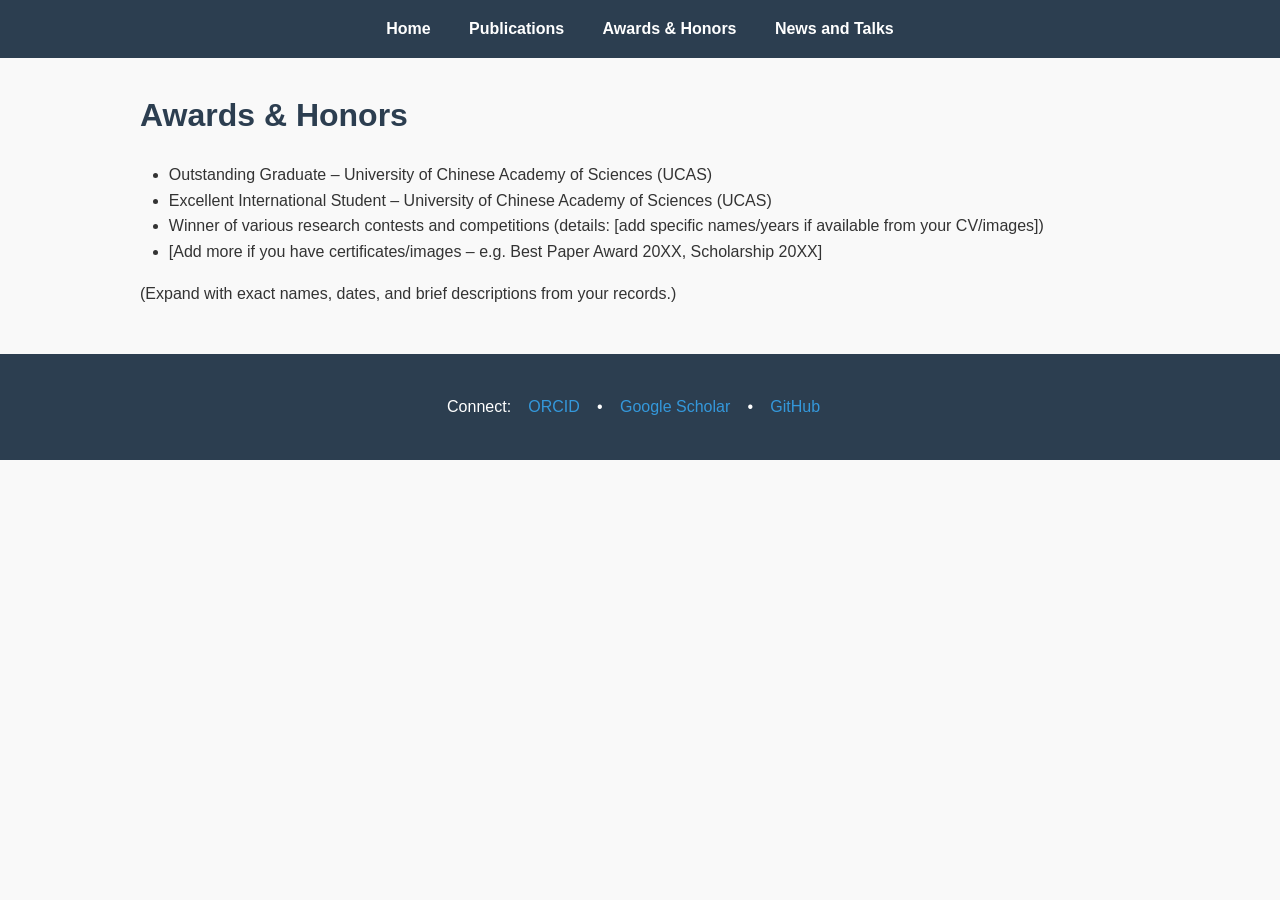
==== awards.html @ b5b1e541 "Update and rename awards-honors.html to awards.html" ====
<!DOCTYPE html>
<html lang="en">
<head>
  <meta charset="UTF-8">
  <meta name="viewport" content="width=device-width, initial-scale=1.0">
  <title>Awards & Honors | Abdur Rasool, PhD</title>
  <link rel="stylesheet" href="styles.css">
</head>
<body>

<header>
  <nav>
    <ul>
      <li><a href="index.html">Home</a></li>
      <li><a href="publications.html">Publications</a></li>
      <li><a href="awards.html">Awards & Honors</a></li>
      <li><a href="news.html">News and Talks</a></li>
    </ul>
  </nav>
</header>

<div class="container">
  <h1>Awards & Honors</h1>
  <ul class="bullets">
    <li>Outstanding Graduate – University of Chinese Academy of Sciences (UCAS)</li>
    <li>Excellent International Student – University of Chinese Academy of Sciences (UCAS)</li>
    <li>Winner of various research contests and competitions (details: [add specific names/years if available from your CV/images])</li>
    <li>[Add more if you have certificates/images – e.g. Best Paper Award 20XX, Scholarship 20XX]</li>
  </ul>
  <p>(Expand with exact names, dates, and brief descriptions from your records.)</p>
</div>

<footer>
  <p>Connect: 
    <a href="https://orcid.org/0000-0001-5334-9001" target="_blank">ORCID</a> • 
    <a href="https://scholar.google.com/citations?user=TY2sgcEAAAAJ" target="_blank">Google Scholar</a> • 
    <a href="https://github.com/abdul-rasool" target="_blank">GitHub</a>
  </p>
</footer>

</body>
</html>
---- styles.css ----
/* styles.css */
body {
  font-family: 'Segoe UI', Tahoma, Geneva, Verdana, sans-serif;
  margin: 0;
  padding: 0;
  line-height: 1.6;
  color: #333;
  background-color: #f9f9f9;
}

header {
  background-color: #2c3e50;
  color: white;
  padding: 1rem 0;
  text-align: center;
}

nav ul {
  list-style: none;
  padding: 0;
  margin: 0;
  display: flex;
  justify-content: center;
  flex-wrap: wrap;
}

nav li {
  margin: 0 1.2rem;
}

nav a {
  color: white;
  text-decoration: none;
  font-weight: bold;
  transition: color 0.3s;
}

nav a:hover {
  color: #3498db;
}

.container {
  max-width: 1000px;
  margin: 2rem auto;
  padding: 0 1.5rem;
}

h1, h2 {
  color: #2c3e50;
}

.profile {
  text-align: center;
  margin-bottom: 2rem;
}

.profile img {
  width: 180px;
  height: 180px;
  border-radius: 50%;
  object-fit: cover;
  border: 4px solid #3498db;
  margin-bottom: 1rem;
}

footer {
  background-color: #2c3e50;
  color: white;
  text-align: center;
  padding: 1.5rem;
  margin-top: 3rem;
}

footer a {
  color: #3498db;
  text-decoration: none;
  margin: 0 0.8rem;
}

footer a:hover {
  text-decoration: underline;
}

ul.bullets {
  list-style-type: disc;
  padding-left: 1.8rem;
}

@media (max-width: 768px) {
  nav ul { flex-direction: column; }
  nav li { margin: 0.6rem 0; }
}
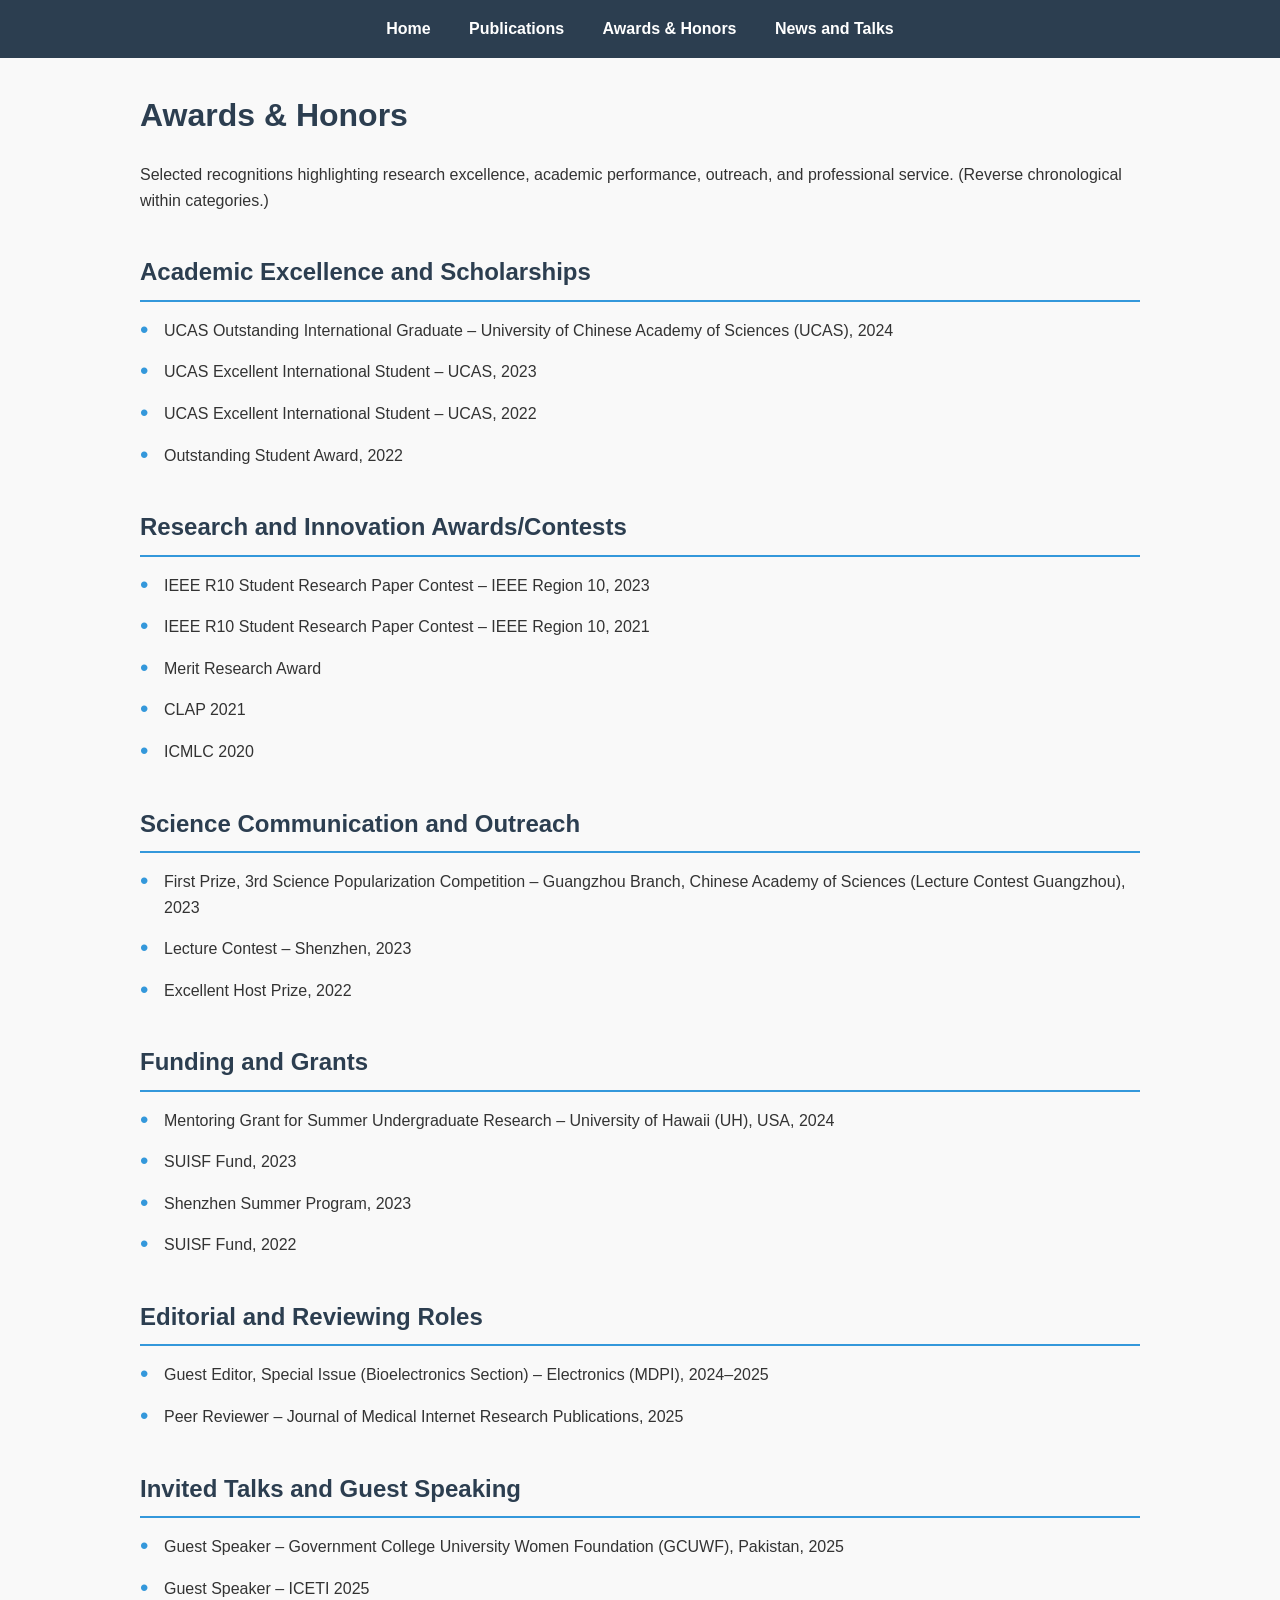
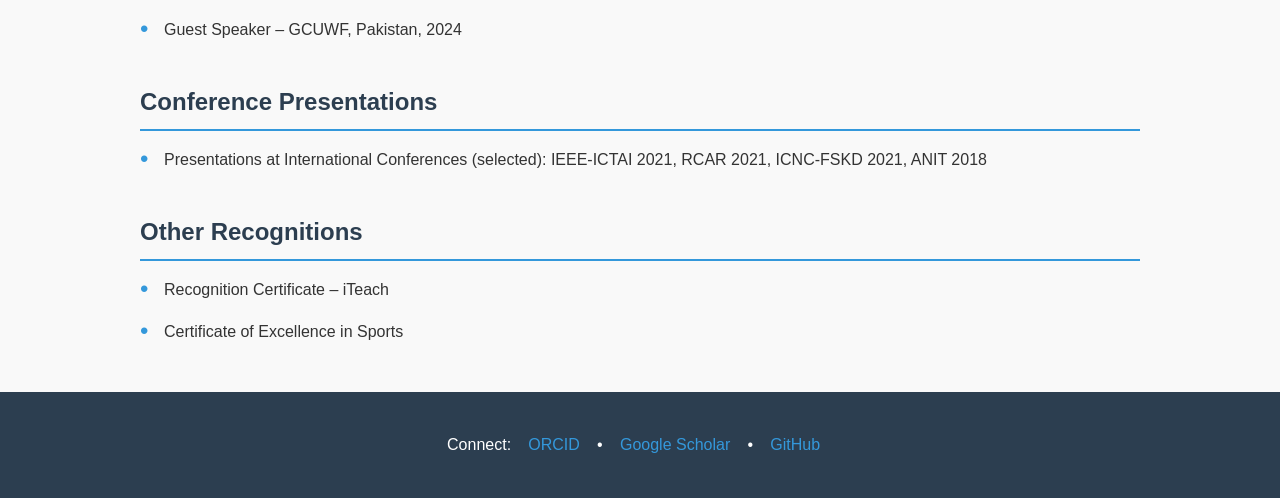
==== commit 1801a618: "Update awards.html" ====
--- a/awards.html
+++ b/awards.html
@@ -5,6 +5,32 @@
   <meta name="viewport" content="width=device-width, initial-scale=1.0">
   <title>Awards & Honors | Abdur Rasool, PhD</title>
   <link rel="stylesheet" href="styles.css">
+  <style>
+    .section-heading {
+      color: #2c3e50;
+      border-bottom: 2px solid #3498db;
+      padding-bottom: 0.5rem;
+      margin-top: 2.5rem;
+      margin-bottom: 1rem;
+    }
+    .award-list {
+      list-style-type: none;
+      padding-left: 0;
+    }
+    .award-list li {
+      margin-bottom: 1rem;
+      padding-left: 1.5rem;
+      position: relative;
+    }
+    .award-list li::before {
+      content: "•";
+      position: absolute;
+      left: 0;
+      color: #3498db;
+      font-size: 1.5rem;
+      line-height: 1;
+    }
+  </style>
 </head>
 <body>
 
@@ -21,13 +47,64 @@
 
 <div class="container">
   <h1>Awards & Honors</h1>
-  <ul class="bullets">
-    <li>Outstanding Graduate – University of Chinese Academy of Sciences (UCAS)</li>
-    <li>Excellent International Student – University of Chinese Academy of Sciences (UCAS)</li>
-    <li>Winner of various research contests and competitions (details: [add specific names/years if available from your CV/images])</li>
-    <li>[Add more if you have certificates/images – e.g. Best Paper Award 20XX, Scholarship 20XX]</li>
+  <p>Selected recognitions highlighting research excellence, academic performance, outreach, and professional service. (Reverse chronological within categories.)</p>
+
+  <h2 class="section-heading">Academic Excellence and Scholarships</h2>
+  <ul class="award-list">
+    <li>UCAS Outstanding International Graduate – University of Chinese Academy of Sciences (UCAS), 2024</li>
+    <li>UCAS Excellent International Student – UCAS, 2023</li>
+    <li>UCAS Excellent International Student – UCAS, 2022</li>
+    <li>Outstanding Student Award, 2022</li>
   </ul>
-  <p>(Expand with exact names, dates, and brief descriptions from your records.)</p>
+
+  <h2 class="section-heading">Research and Innovation Awards/Contests</h2>
+  <ul class="award-list">
+    <li>IEEE R10 Student Research Paper Contest – IEEE Region 10, 2023</li>
+    <li>IEEE R10 Student Research Paper Contest – IEEE Region 10, 2021</li>
+    <li>Merit Research Award</li>
+    <li>CLAP 2021</li>
+    <li>ICMLC 2020</li>
+  </ul>
+
+  <h2 class="section-heading">Science Communication and Outreach</h2>
+  <ul class="award-list">
+    <li>First Prize, 3rd Science Popularization Competition – Guangzhou Branch, Chinese Academy of Sciences (Lecture Contest Guangzhou), 2023</li>
+    <li>Lecture Contest – Shenzhen, 2023</li>
+    <li>Excellent Host Prize, 2022</li>
+  </ul>
+
+  <h2 class="section-heading">Funding and Grants</h2>
+  <ul class="award-list">
+    <li>Mentoring Grant for Summer Undergraduate Research – University of Hawaii (UH), USA, 2024</li>
+    <li>SUISF Fund, 2023</li>
+    <li>Shenzhen Summer Program, 2023</li>
+    <li>SUISF Fund, 2022</li>
+  </ul>
+
+  <h2 class="section-heading">Editorial and Reviewing Roles</h2>
+  <ul class="award-list">
+    <li>Guest Editor, Special Issue (Bioelectronics Section) – Electronics (MDPI), 2024–2025</li>
+    <li>Peer Reviewer – Journal of Medical Internet Research Publications, 2025</li>
+  </ul>
+
+  <h2 class="section-heading">Invited Talks and Guest Speaking</h2>
+  <ul class="award-list">
+    <li>Guest Speaker – Government College University Women Foundation (GCUWF), Pakistan, 2025</li>
+    <li>Guest Speaker – ICETI 2025</li>
+    <li>Guest Speaker – GCUWF, Pakistan, 2024</li>
+  </ul>
+
+  <h2 class="section-heading">Conference Presentations</h2>
+  <ul class="award-list">
+    <li>Presentations at International Conferences (selected): IEEE-ICTAI 2021, RCAR 2021, ICNC-FSKD 2021, ANIT 2018</li>
+  </ul>
+
+  <h2 class="section-heading">Other Recognitions</h2>
+  <ul class="award-list">
+    <li>Recognition Certificate – iTeach</li>
+    <li>Certificate of Excellence in Sports</li>
+  </ul>
+
 </div>
 
 <footer>
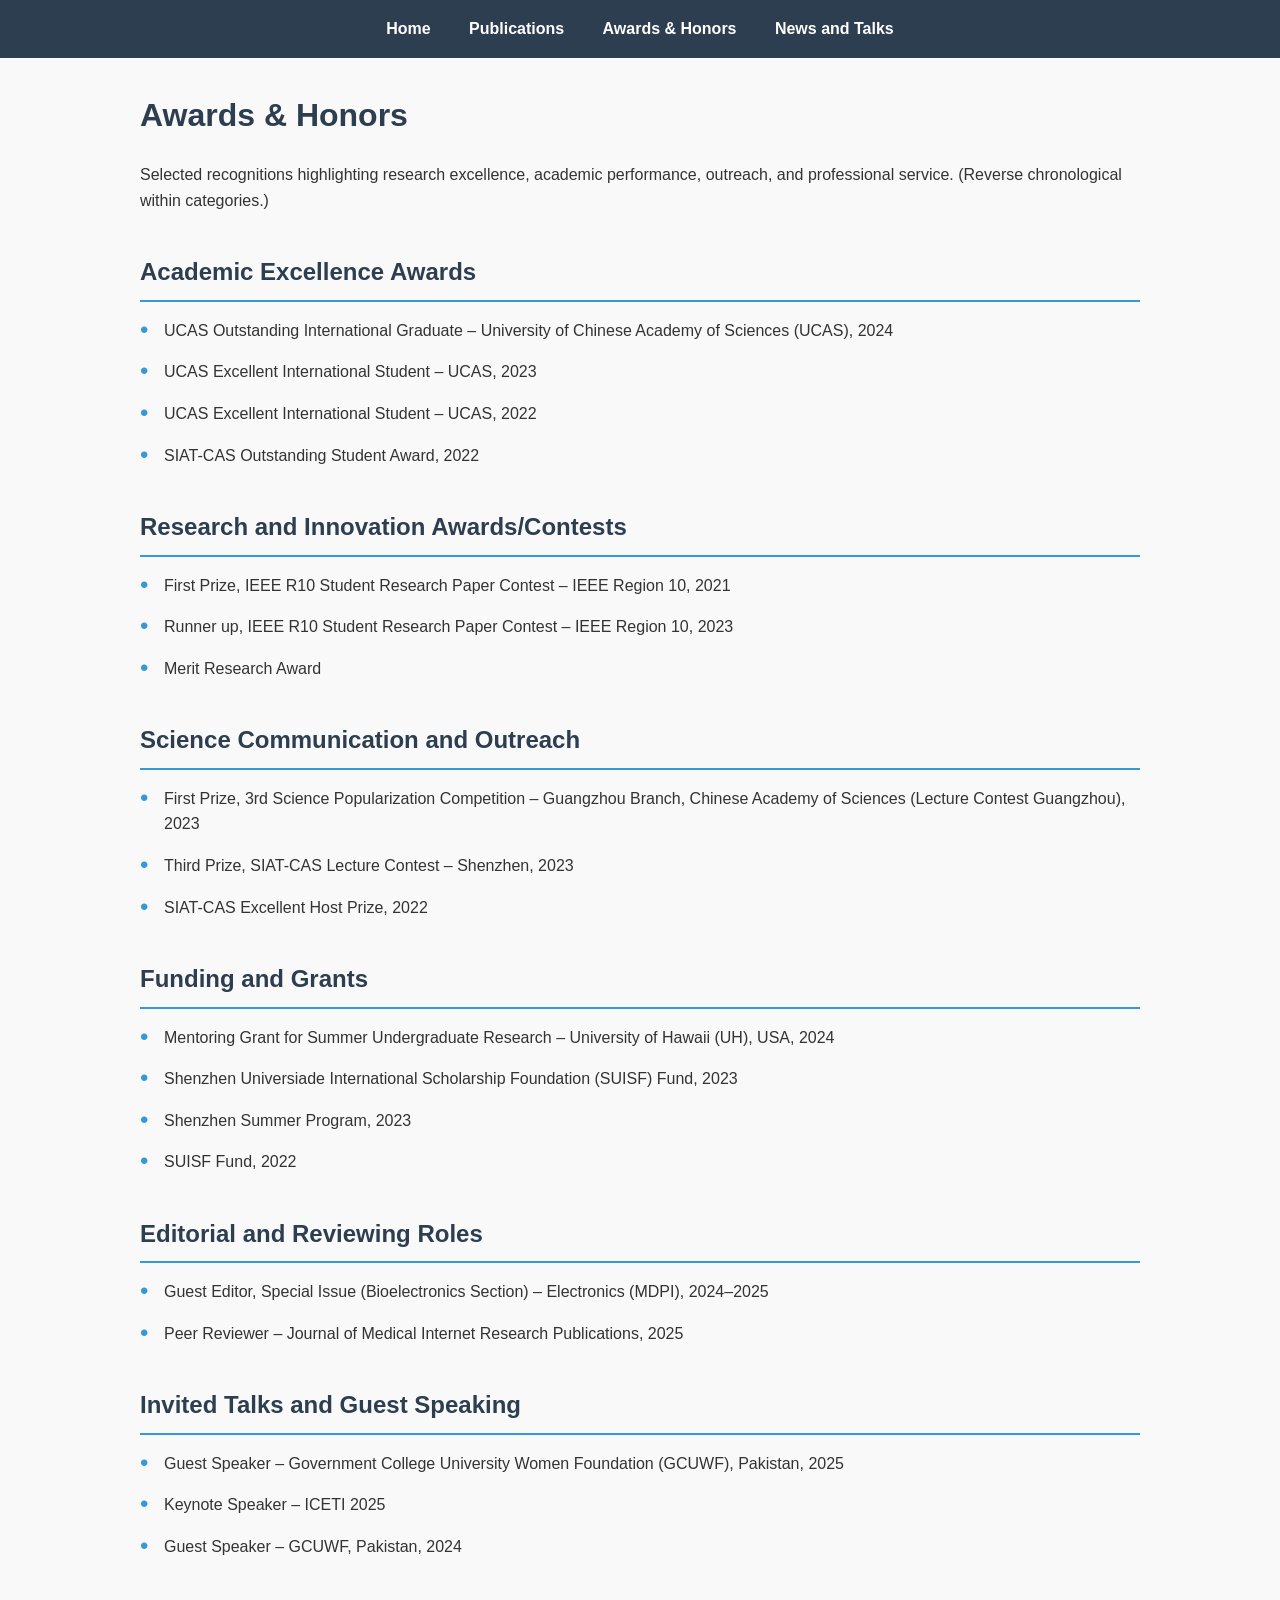
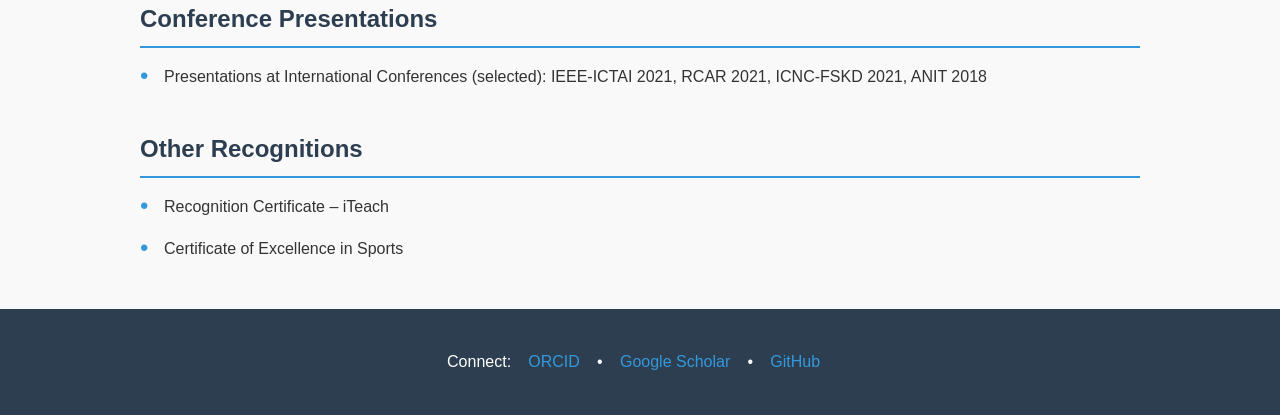
==== commit f9d9fc72: "Update awards.html" ====
--- a/awards.html
+++ b/awards.html
@@ -49,34 +49,34 @@
   <h1>Awards & Honors</h1>
   <p>Selected recognitions highlighting research excellence, academic performance, outreach, and professional service. (Reverse chronological within categories.)</p>
 
-  <h2 class="section-heading">Academic Excellence and Scholarships</h2>
+  <h2 class="section-heading">Academic Excellence Awards</h2>
   <ul class="award-list">
     <li>UCAS Outstanding International Graduate – University of Chinese Academy of Sciences (UCAS), 2024</li>
     <li>UCAS Excellent International Student – UCAS, 2023</li>
     <li>UCAS Excellent International Student – UCAS, 2022</li>
-    <li>Outstanding Student Award, 2022</li>
+    <li>SIAT-CAS Outstanding Student Award, 2022</li>
   </ul>
 
   <h2 class="section-heading">Research and Innovation Awards/Contests</h2>
   <ul class="award-list">
-    <li>IEEE R10 Student Research Paper Contest – IEEE Region 10, 2023</li>
-    <li>IEEE R10 Student Research Paper Contest – IEEE Region 10, 2021</li>
+   
+    <li>First Prize, IEEE R10 Student Research Paper Contest – IEEE Region 10, 2021</li>
+     <li>Runner up, IEEE R10 Student Research Paper Contest – IEEE Region 10, 2023</li>
     <li>Merit Research Award</li>
-    <li>CLAP 2021</li>
-    <li>ICMLC 2020</li>
+
   </ul>
 
   <h2 class="section-heading">Science Communication and Outreach</h2>
   <ul class="award-list">
     <li>First Prize, 3rd Science Popularization Competition – Guangzhou Branch, Chinese Academy of Sciences (Lecture Contest Guangzhou), 2023</li>
-    <li>Lecture Contest – Shenzhen, 2023</li>
-    <li>Excellent Host Prize, 2022</li>
+    <li>Third Prize, SIAT-CAS Lecture Contest – Shenzhen, 2023</li>
+    <li>SIAT-CAS Excellent Host Prize, 2022</li>
   </ul>
 
   <h2 class="section-heading">Funding and Grants</h2>
   <ul class="award-list">
     <li>Mentoring Grant for Summer Undergraduate Research – University of Hawaii (UH), USA, 2024</li>
-    <li>SUISF Fund, 2023</li>
+    <li>Shenzhen Universiade International Scholarship Foundation (SUISF) Fund, 2023</li>
     <li>Shenzhen Summer Program, 2023</li>
     <li>SUISF Fund, 2022</li>
   </ul>
@@ -90,7 +90,7 @@
   <h2 class="section-heading">Invited Talks and Guest Speaking</h2>
   <ul class="award-list">
     <li>Guest Speaker – Government College University Women Foundation (GCUWF), Pakistan, 2025</li>
-    <li>Guest Speaker – ICETI 2025</li>
+    <li>Keynote Speaker – ICETI 2025</li>
     <li>Guest Speaker – GCUWF, Pakistan, 2024</li>
   </ul>
 
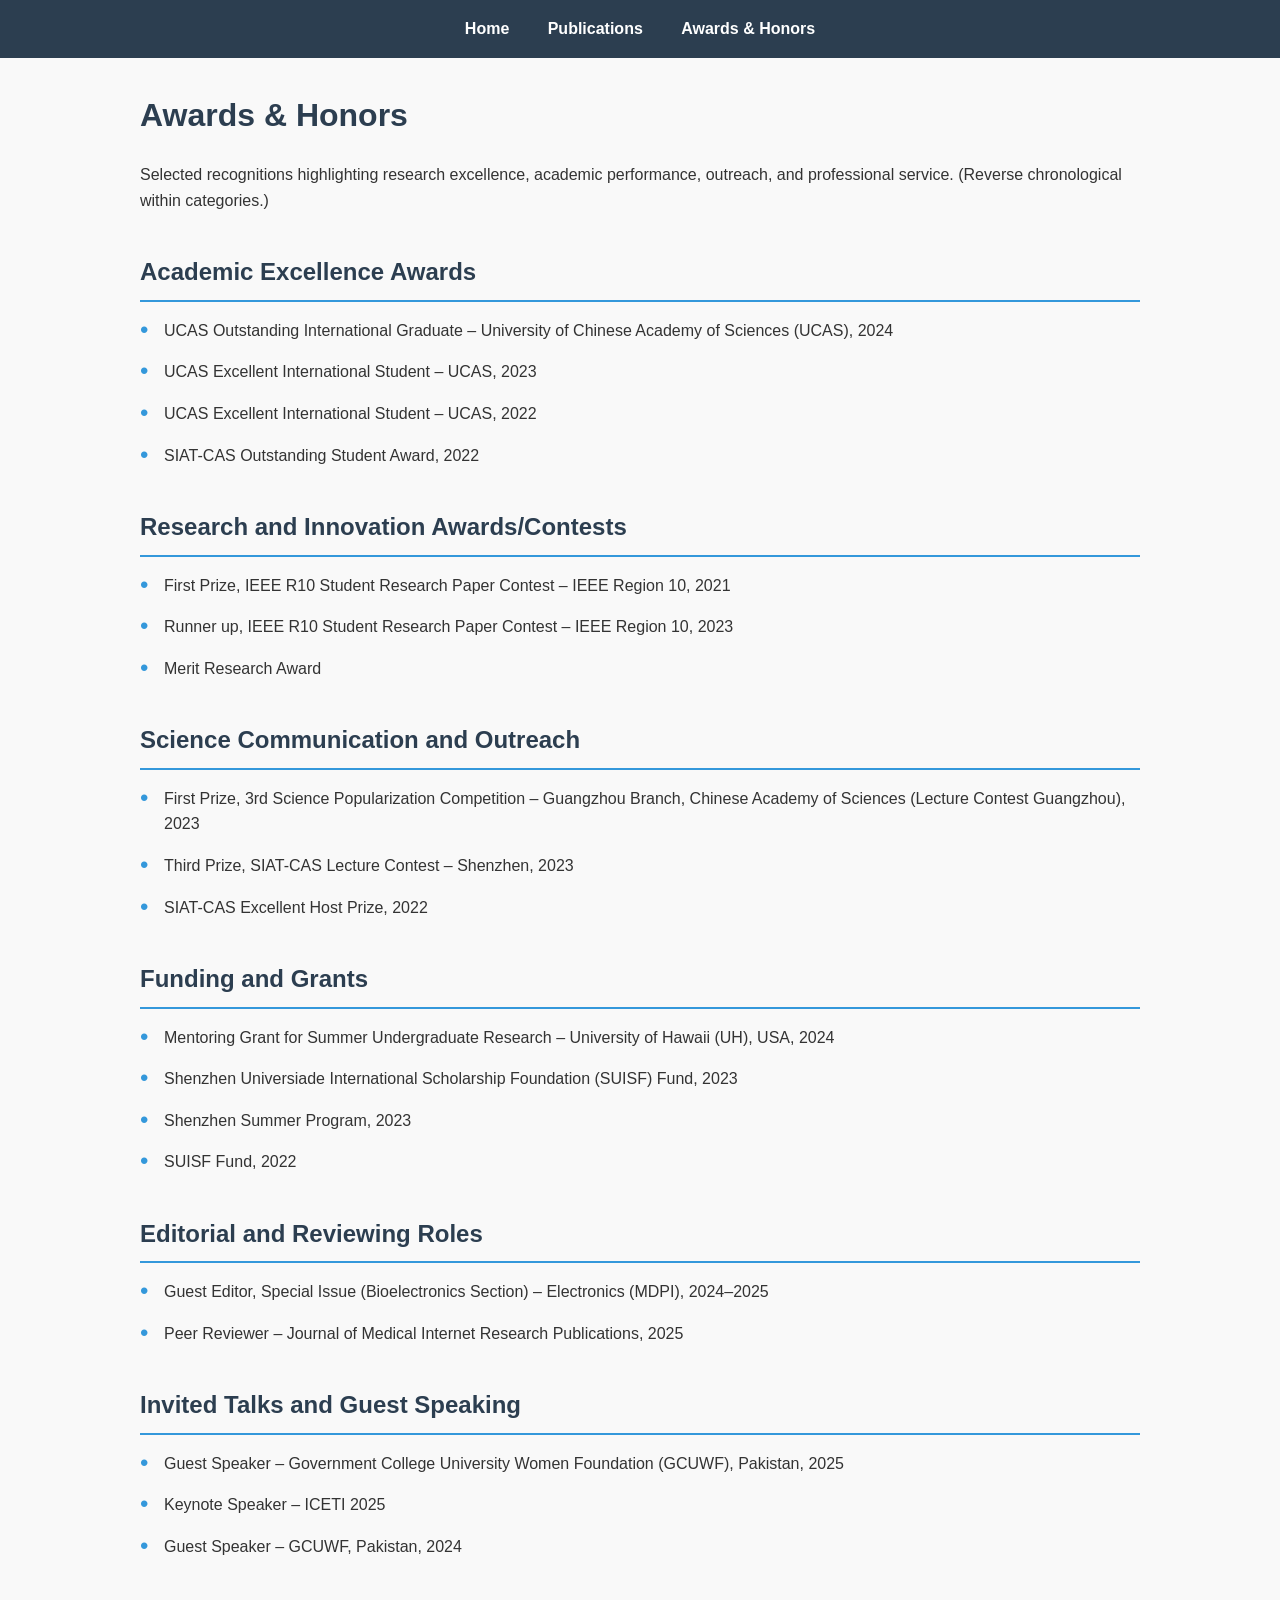
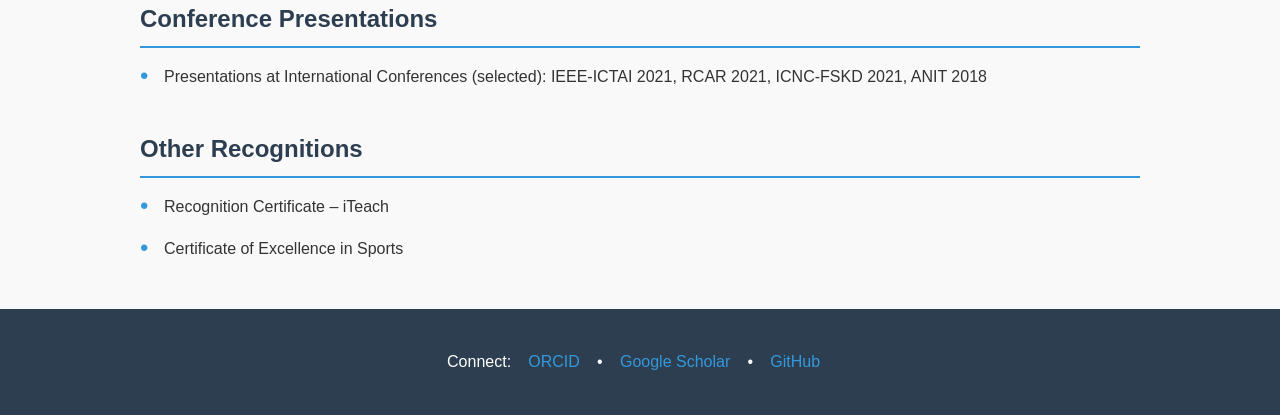
==== commit 45f6bc0a: "Comment out News and Talks link in awards.html" ====
--- a/awards.html
+++ b/awards.html
@@ -40,7 +40,7 @@
       <li><a href="index.html">Home</a></li>
       <li><a href="publications.html">Publications</a></li>
       <li><a href="awards.html">Awards & Honors</a></li>
-      <li><a href="news.html">News and Talks</a></li>
+      <!-- <li><a href="news.html">News and Talks</a></li> -->
     </ul>
   </nav>
 </header>
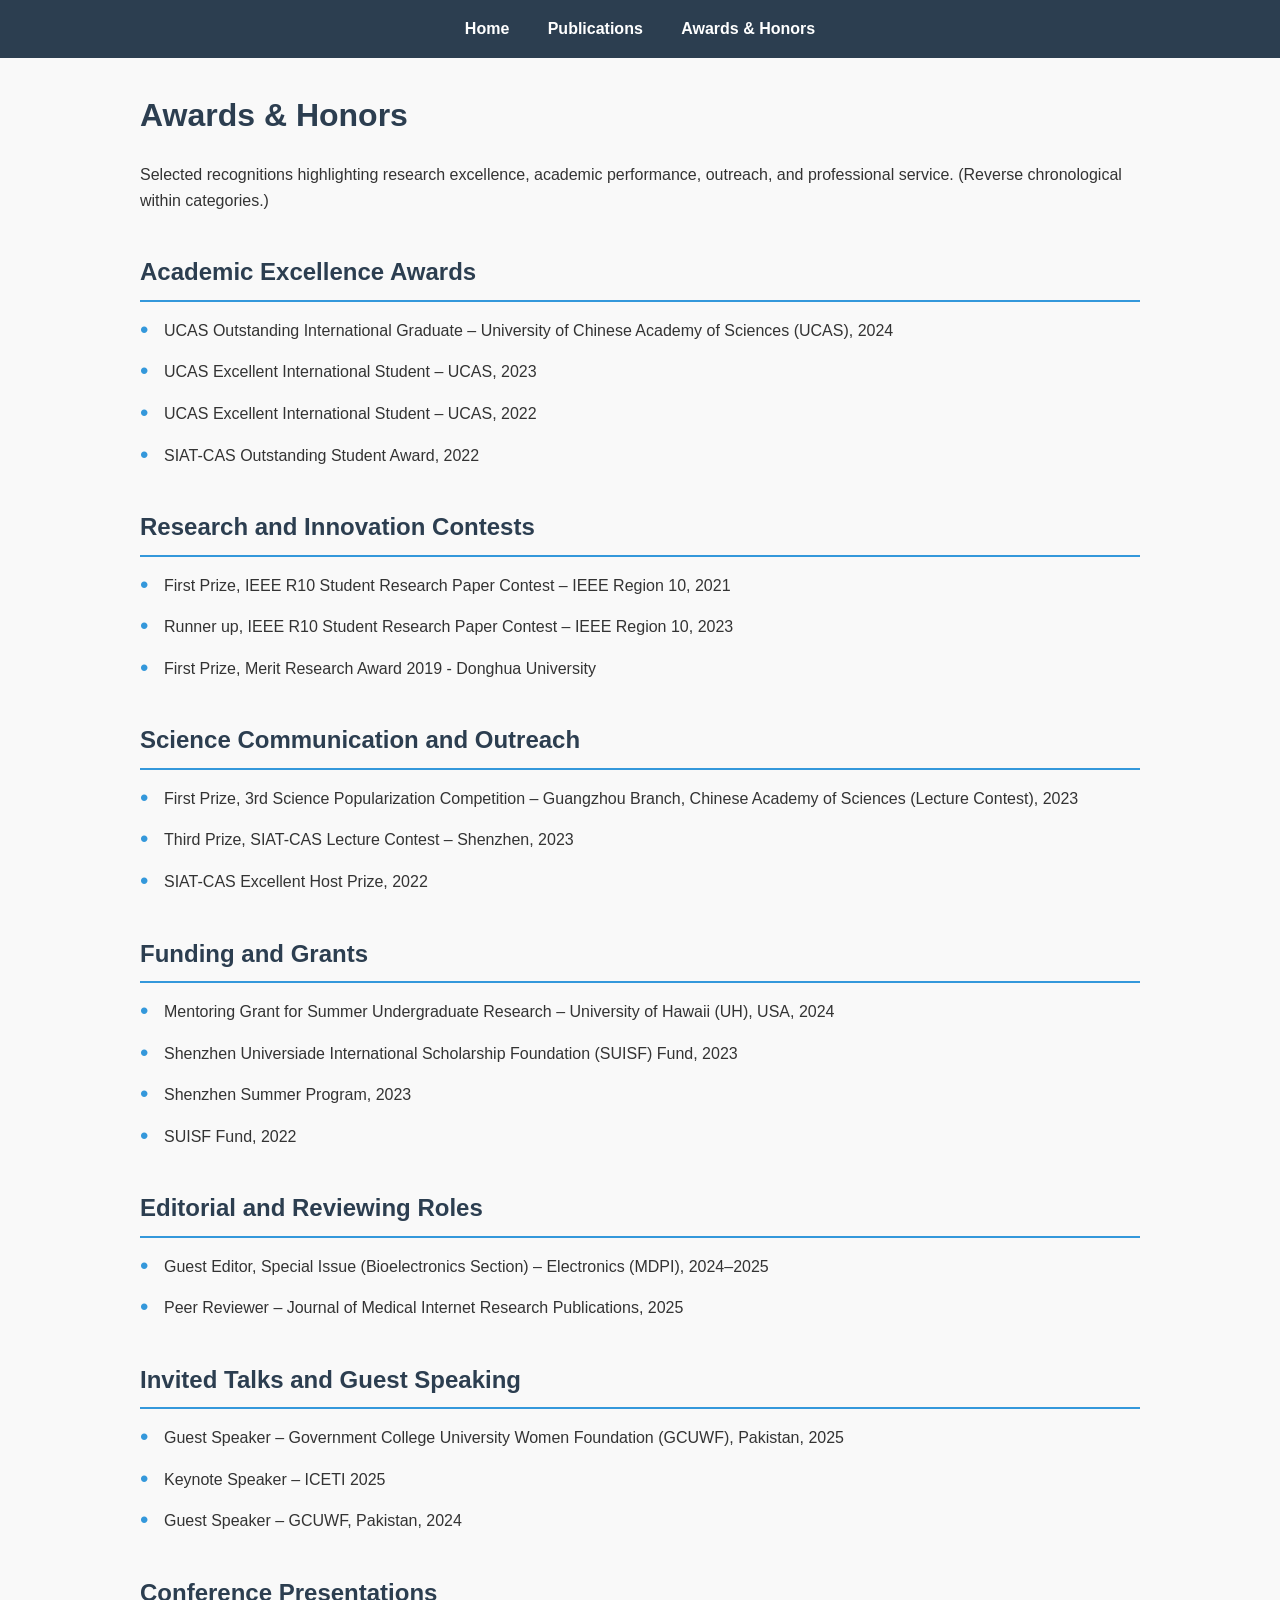
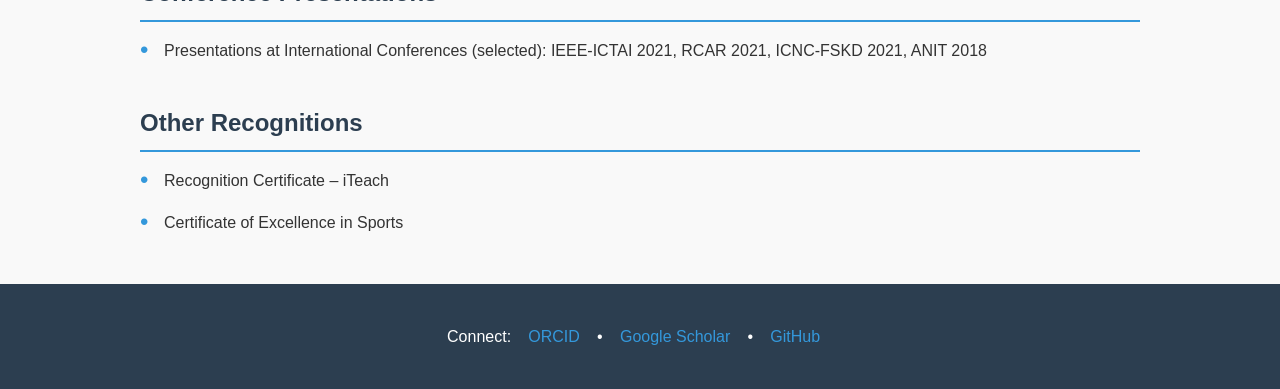
==== commit 98ee91c6: "Update awards.html" ====
--- a/awards.html
+++ b/awards.html
@@ -57,18 +57,18 @@
     <li>SIAT-CAS Outstanding Student Award, 2022</li>
   </ul>
 
-  <h2 class="section-heading">Research and Innovation Awards/Contests</h2>
+  <h2 class="section-heading">Research and Innovation Contests</h2>
   <ul class="award-list">
    
     <li>First Prize, IEEE R10 Student Research Paper Contest – IEEE Region 10, 2021</li>
      <li>Runner up, IEEE R10 Student Research Paper Contest – IEEE Region 10, 2023</li>
-    <li>Merit Research Award</li>
+    <li>First Prize, Merit Research Award 2019 - Donghua University</li>
 
   </ul>
 
   <h2 class="section-heading">Science Communication and Outreach</h2>
   <ul class="award-list">
-    <li>First Prize, 3rd Science Popularization Competition – Guangzhou Branch, Chinese Academy of Sciences (Lecture Contest Guangzhou), 2023</li>
+    <li>First Prize, 3rd Science Popularization Competition – Guangzhou Branch, Chinese Academy of Sciences (Lecture Contest), 2023</li>
     <li>Third Prize, SIAT-CAS Lecture Contest – Shenzhen, 2023</li>
     <li>SIAT-CAS Excellent Host Prize, 2022</li>
   </ul>
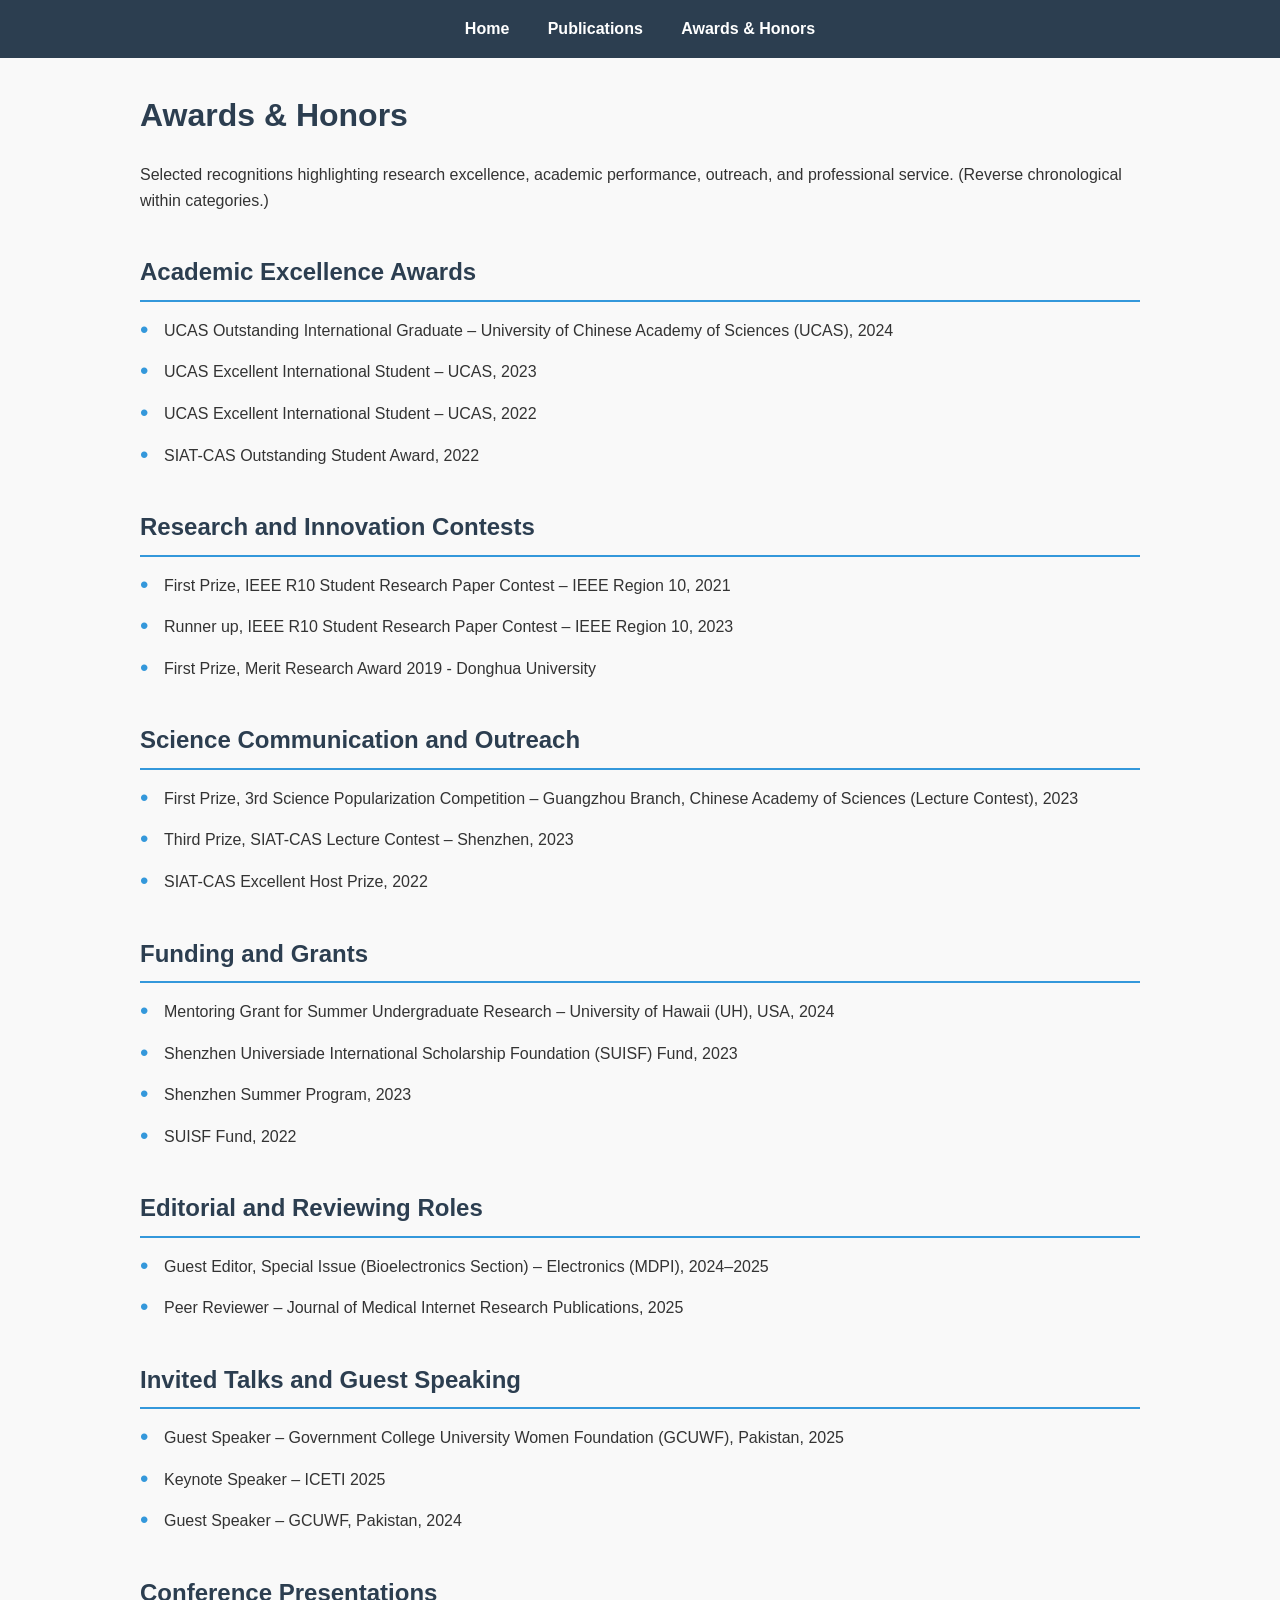
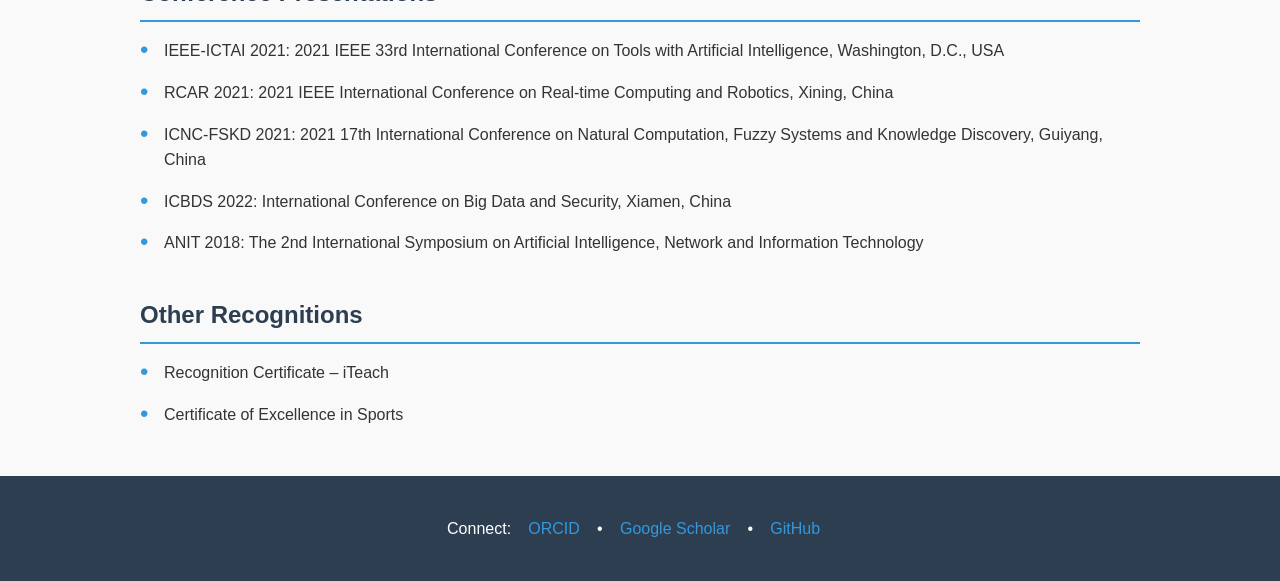
==== commit 72f0f3eb: "Update awards.html" ====
--- a/awards.html
+++ b/awards.html
@@ -94,10 +94,14 @@
     <li>Guest Speaker – GCUWF, Pakistan, 2024</li>
   </ul>
 
-  <h2 class="section-heading">Conference Presentations</h2>
-  <ul class="award-list">
-    <li>Presentations at International Conferences (selected): IEEE-ICTAI 2021, RCAR 2021, ICNC-FSKD 2021, ANIT 2018</li>
-  </ul>
+<h2 class="section-heading">Conference Presentations</h2>
+<ul class="award-list">
+    <li>IEEE-ICTAI 2021: 2021 IEEE 33rd International Conference on Tools with Artificial Intelligence, Washington, D.C., USA </li>
+    <li>RCAR 2021: 2021 IEEE International Conference on Real-time Computing and Robotics, Xining, China </li>
+    <li>ICNC-FSKD 2021: 2021 17th International Conference on Natural Computation, Fuzzy Systems and Knowledge Discovery, Guiyang, China </li>
+    <li>ICBDS 2022: International Conference on Big Data and Security, Xiamen, China </li>
+  <li>ANIT 2018: The 2nd International Symposium on Artificial Intelligence, Network and Information Technology </li>
+</ul>
 
   <h2 class="section-heading">Other Recognitions</h2>
   <ul class="award-list">
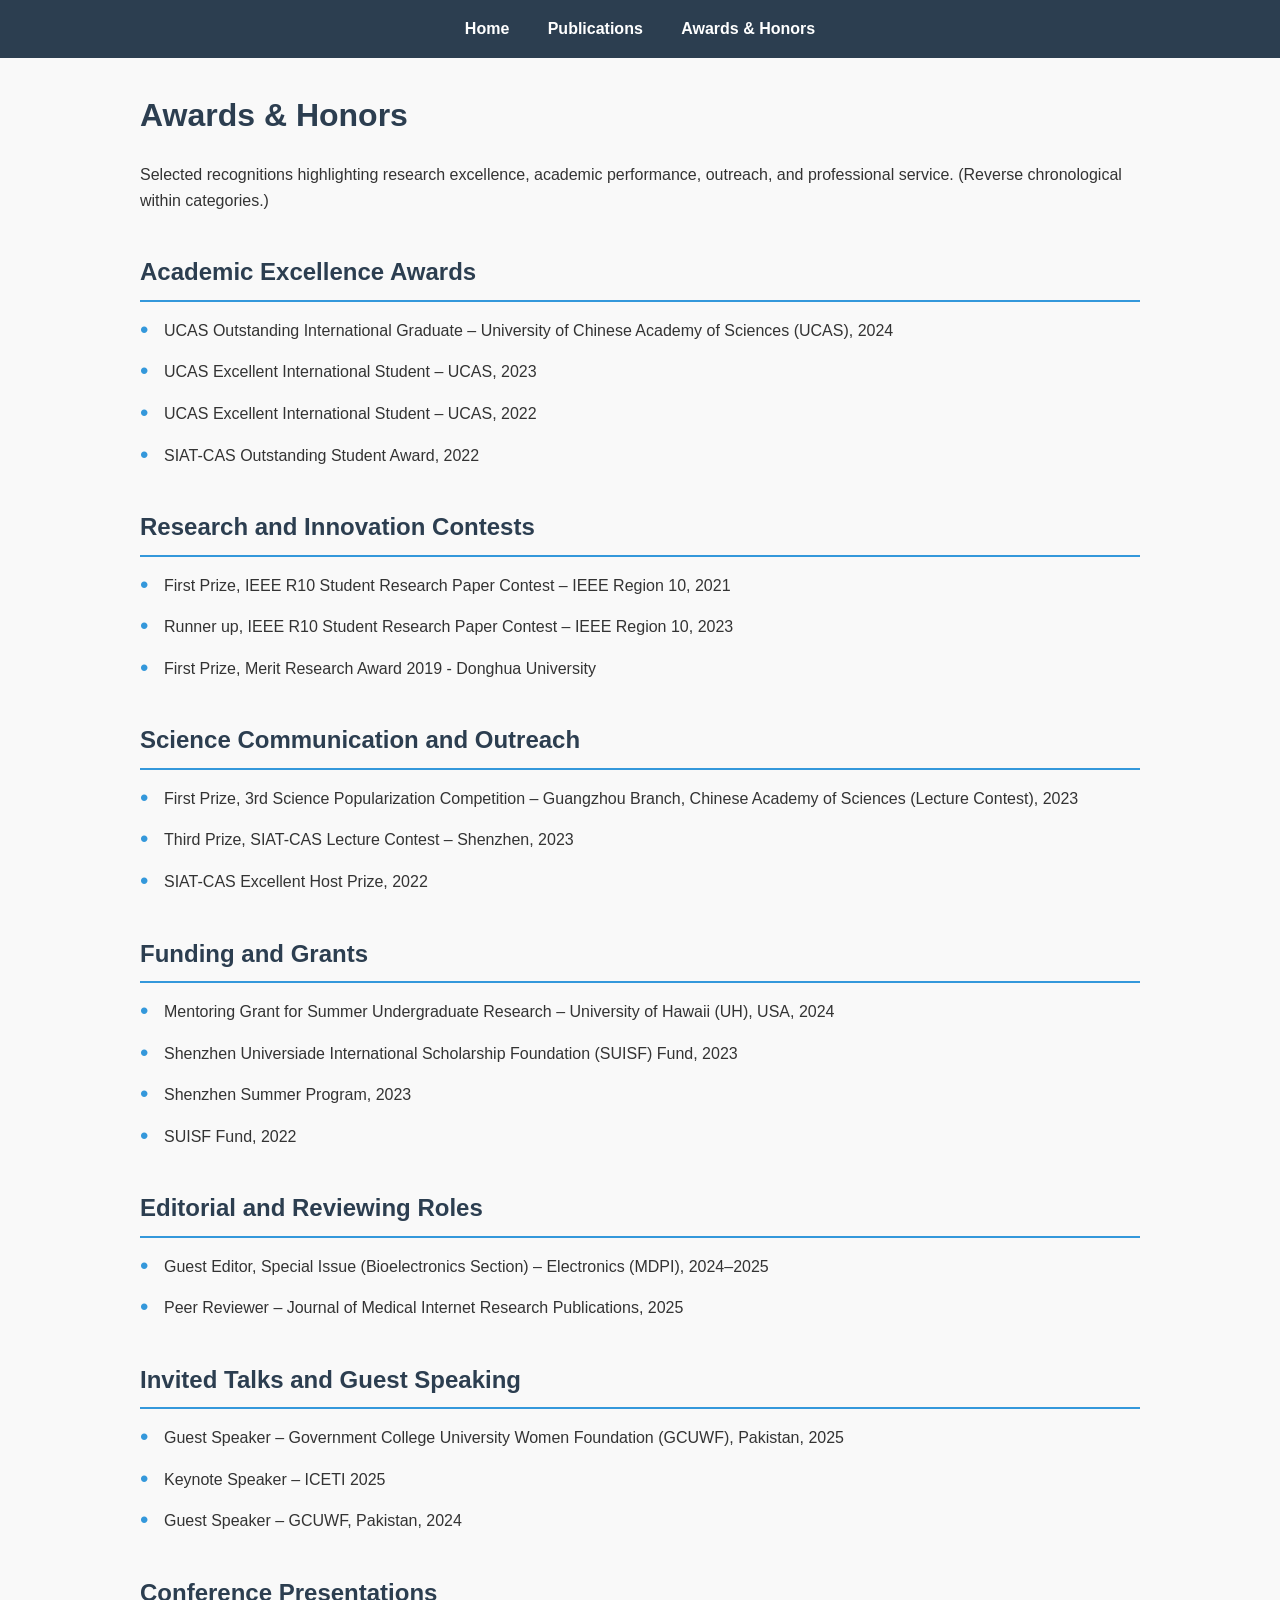
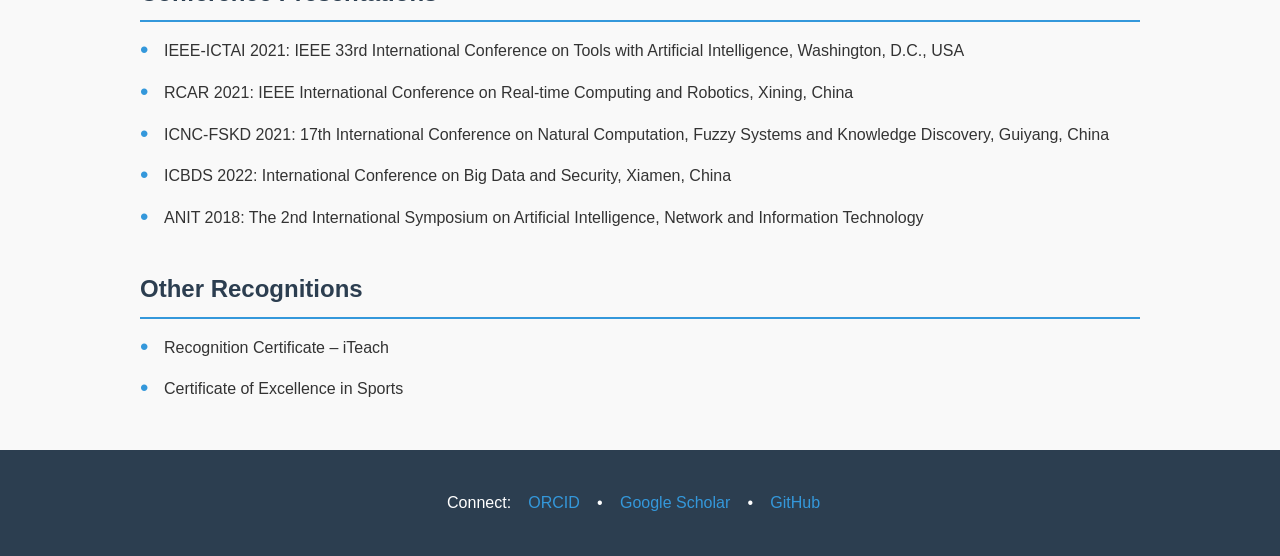
==== commit 07aabc9e: "Update awards.html" ====
--- a/awards.html
+++ b/awards.html
@@ -96,9 +96,9 @@
 
 <h2 class="section-heading">Conference Presentations</h2>
 <ul class="award-list">
-    <li>IEEE-ICTAI 2021: 2021 IEEE 33rd International Conference on Tools with Artificial Intelligence, Washington, D.C., USA </li>
-    <li>RCAR 2021: 2021 IEEE International Conference on Real-time Computing and Robotics, Xining, China </li>
-    <li>ICNC-FSKD 2021: 2021 17th International Conference on Natural Computation, Fuzzy Systems and Knowledge Discovery, Guiyang, China </li>
+    <li>IEEE-ICTAI 2021: IEEE 33rd International Conference on Tools with Artificial Intelligence, Washington, D.C., USA </li>
+    <li>RCAR 2021: IEEE International Conference on Real-time Computing and Robotics, Xining, China </li>
+    <li>ICNC-FSKD 2021: 17th International Conference on Natural Computation, Fuzzy Systems and Knowledge Discovery, Guiyang, China </li>
     <li>ICBDS 2022: International Conference on Big Data and Security, Xiamen, China </li>
   <li>ANIT 2018: The 2nd International Symposium on Artificial Intelligence, Network and Information Technology </li>
 </ul>
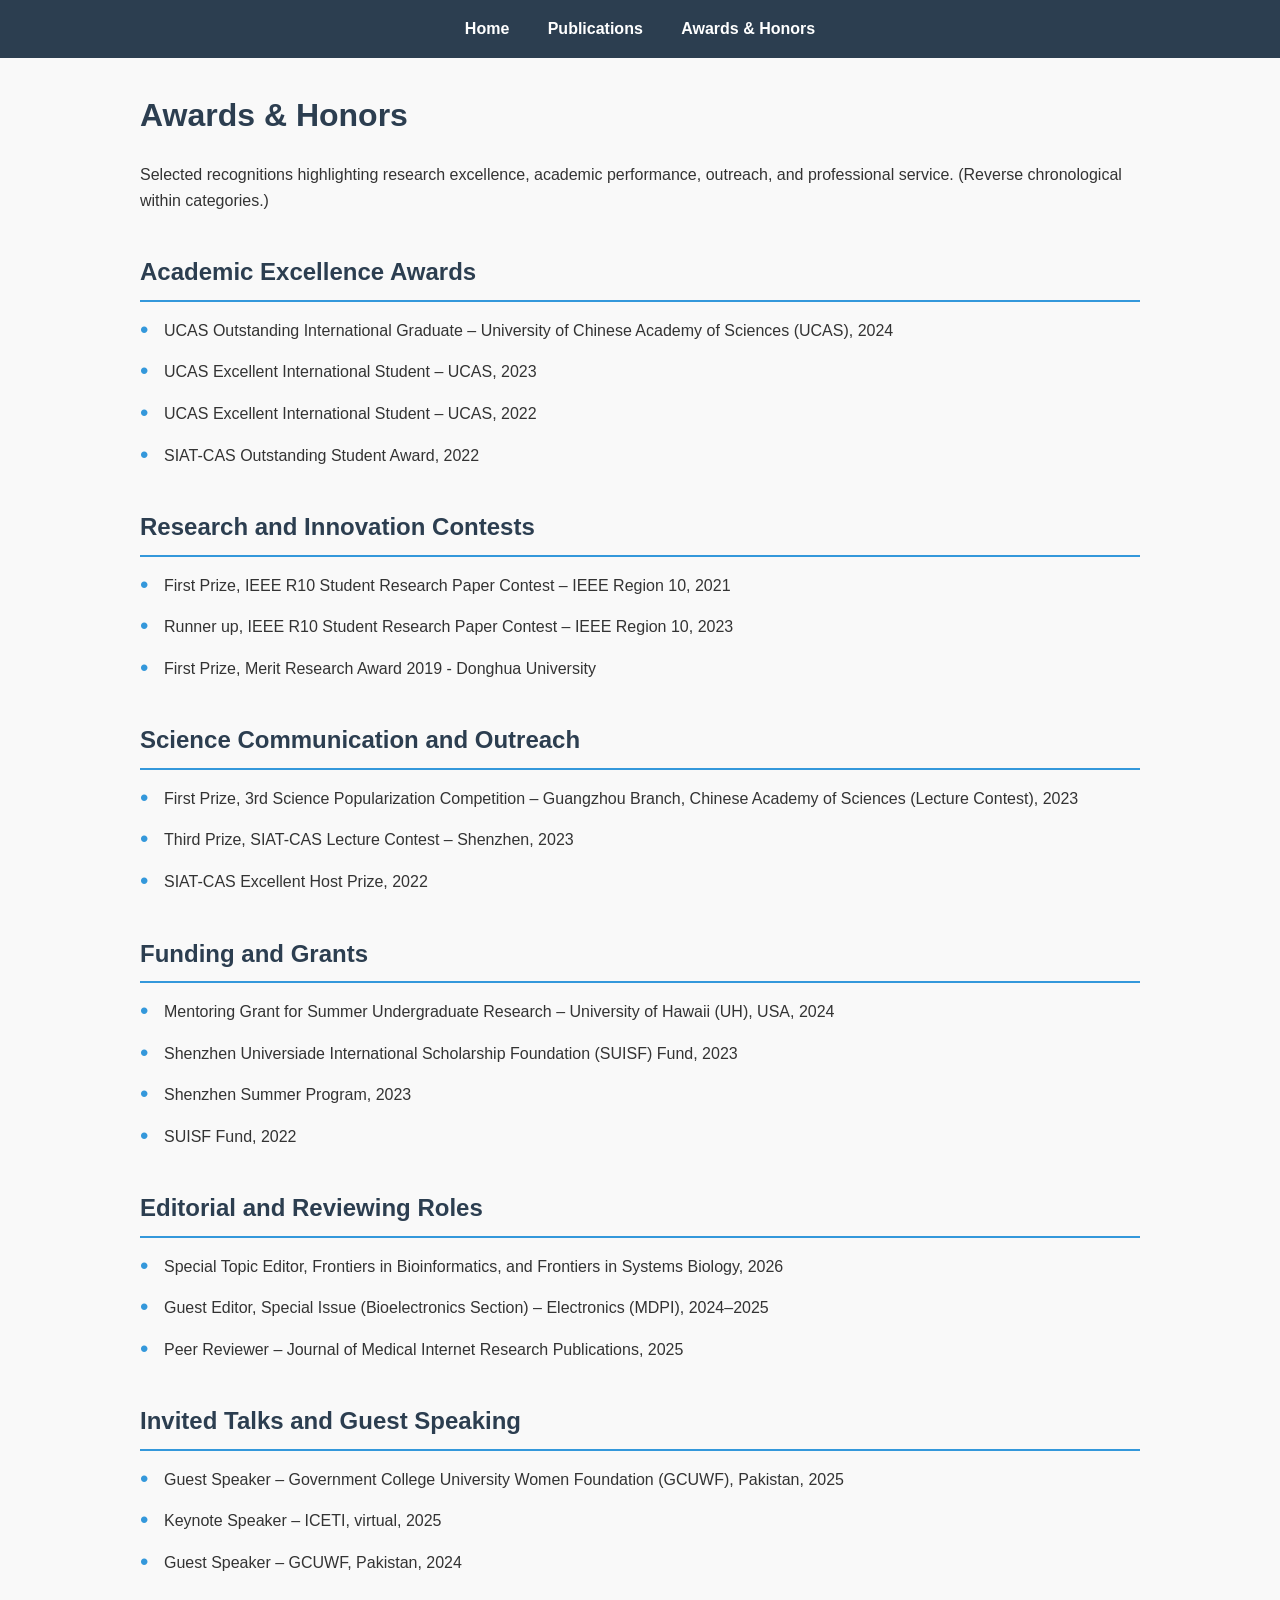
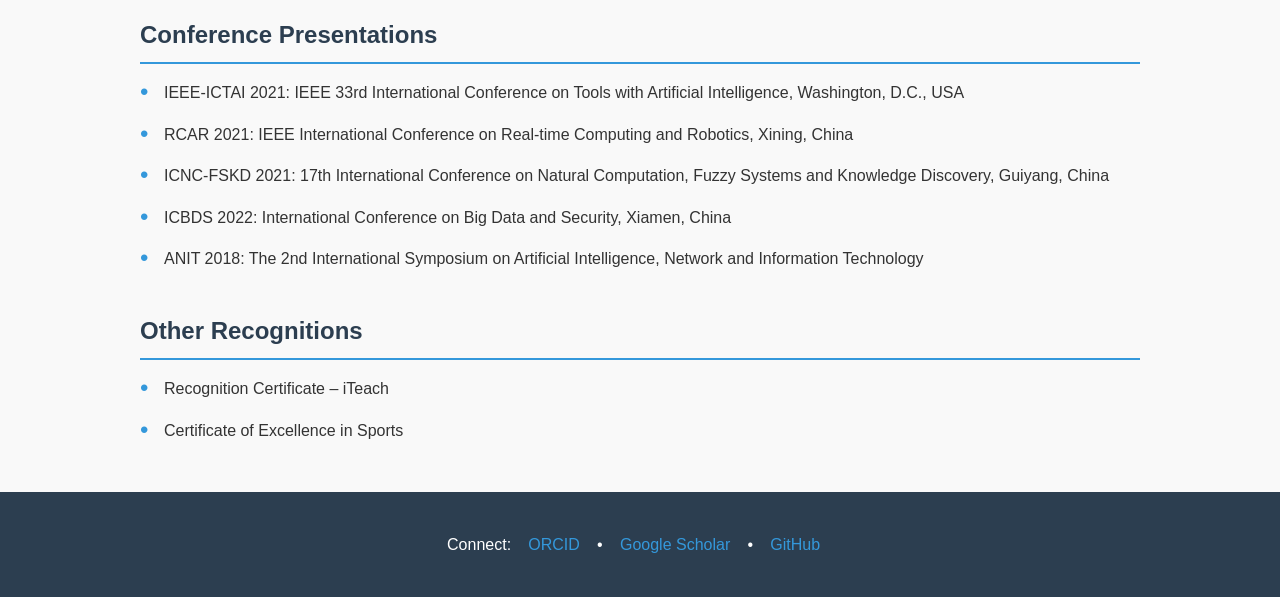
==== commit 63ec7b0c: "Update keynote speaker details for ICETI 2025" ====
--- a/awards.html
+++ b/awards.html
@@ -83,6 +83,7 @@
 
   <h2 class="section-heading">Editorial and Reviewing Roles</h2>
   <ul class="award-list">
+    <li>Special Topic Editor, Frontiers in Bioinformatics, and Frontiers in Systems Biology, 2026</li>
     <li>Guest Editor, Special Issue (Bioelectronics Section) – Electronics (MDPI), 2024–2025</li>
     <li>Peer Reviewer – Journal of Medical Internet Research Publications, 2025</li>
   </ul>
@@ -90,7 +91,7 @@
   <h2 class="section-heading">Invited Talks and Guest Speaking</h2>
   <ul class="award-list">
     <li>Guest Speaker – Government College University Women Foundation (GCUWF), Pakistan, 2025</li>
-    <li>Keynote Speaker – ICETI 2025</li>
+    <li>Keynote Speaker – ICETI, virtual, 2025</li>
     <li>Guest Speaker – GCUWF, Pakistan, 2024</li>
   </ul>
 
